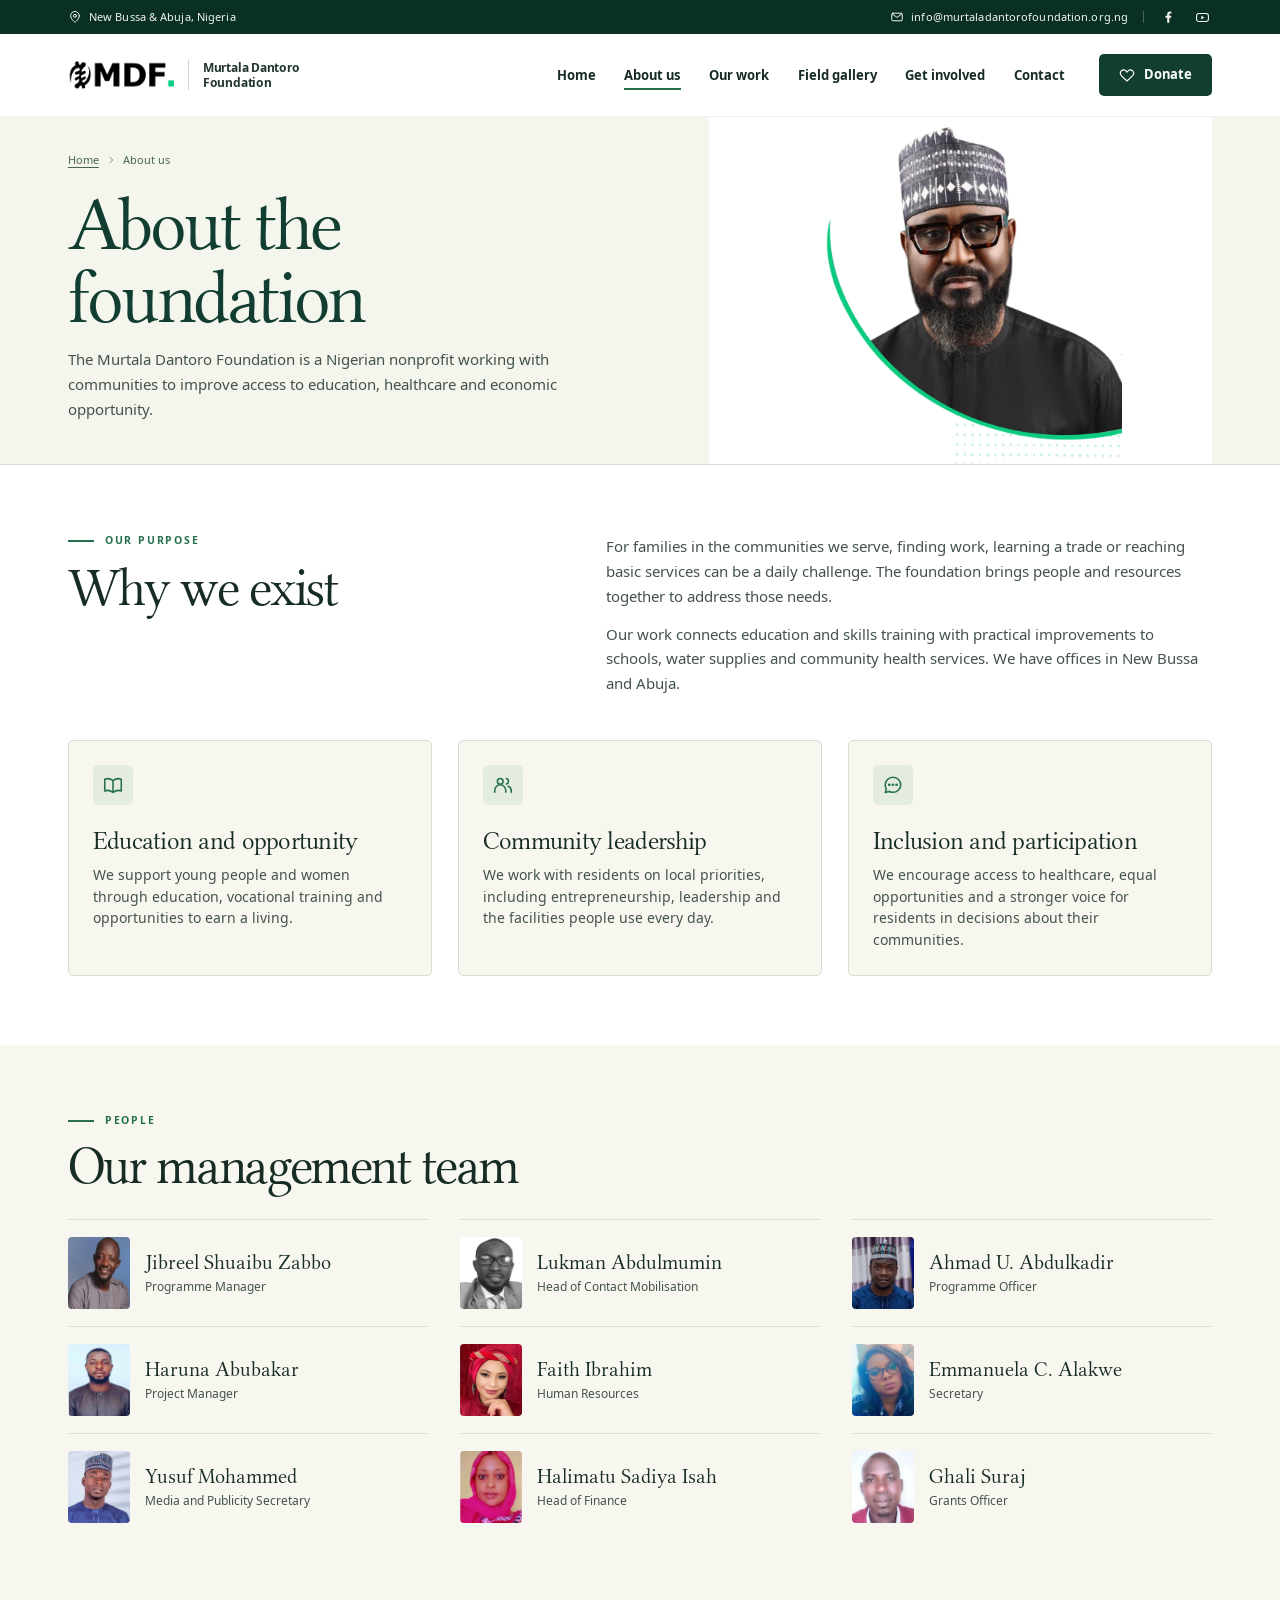
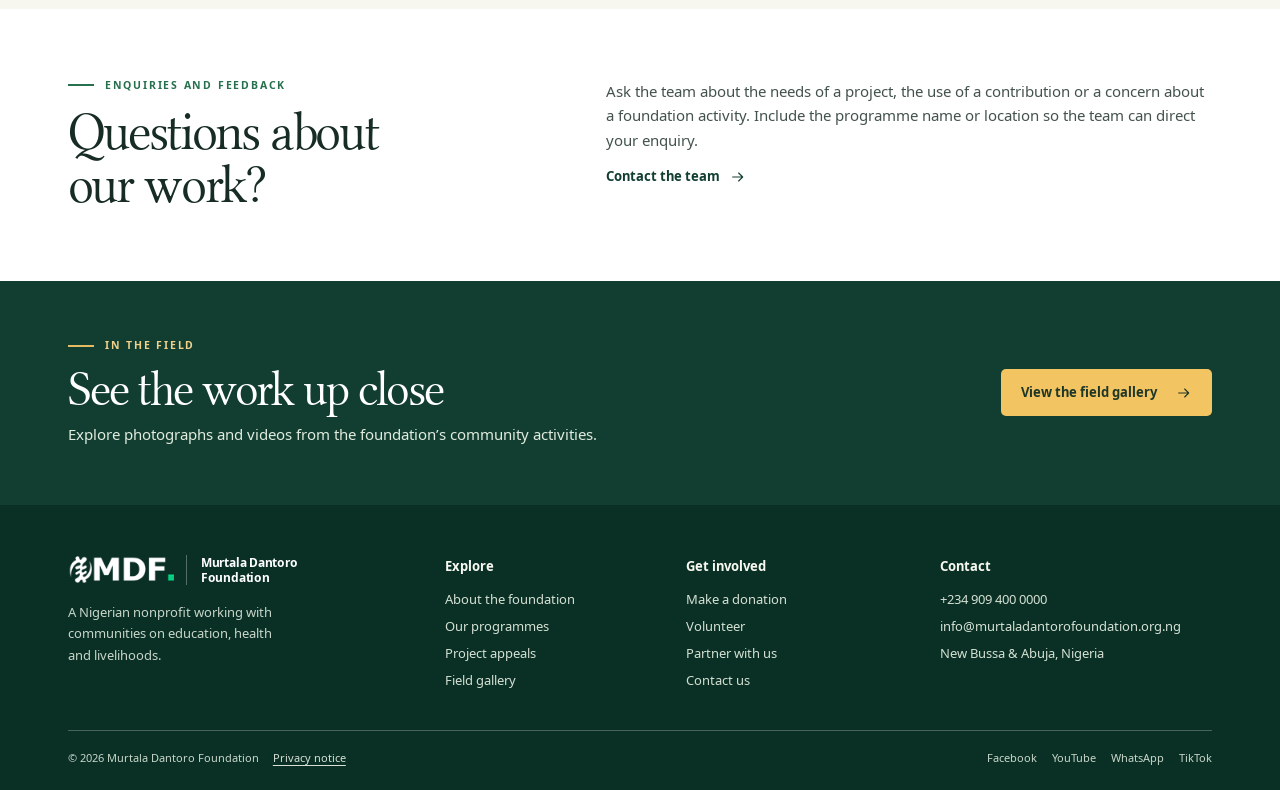
==== about.html @ 6aaac65e "Add files via upload" ====
<!doctype html>
<html lang="en-NG">
<head>
 <meta charset="utf-8"><meta name="viewport" content="width=device-width,initial-scale=1">
 <meta name="theme-color" content="#103e32"><title>About us | Murtala Dantoro Foundation</title><meta name="description" content="Meet the Murtala Dantoro Foundation and its management team, and learn about its community development priorities in Nigeria.">
 <meta property="og:type" content="website"><meta property="og:site_name" content="Murtala Dantoro Foundation"><meta property="og:title" content="About us | Murtala Dantoro Foundation"><meta property="og:description" content="Meet the Murtala Dantoro Foundation and its management team, and learn about its community development priorities in Nigeria."><meta property="og:image" content="https://murtala-dantoro-foundation.almahfooz.chatgpt.site/assets/images/foundation-portrait.webp"><meta property="og:url" content="https://murtala-dantoro-foundation.almahfooz.chatgpt.site/about.html">
 <link rel="icon" href="assets/images/favicon.png" type="image/png"><link rel="stylesheet" href="assets/site.css"><script src="assets/site.js" defer></script>
</head>
<body><a href="#main" class="skip">Skip to content</a>
<header class="site-header">
 <div class="utility"><div class="wrap utility-in"><a href="contact.html#offices" class="util-location"><svg class="icon" viewBox="0 0 24 24" fill="none" stroke="currentColor" stroke-width="1.7" stroke-linecap="round" stroke-linejoin="round" aria-hidden="true" focusable="false"><path d="M19.5 10c0 5.3-7.5 11.2-7.5 11.2S4.5 15.3 4.5 10a7.5 7.5 0 1 1 15 0Z"/><circle cx="12" cy="10" r="2.6"/></svg>New Bussa &amp; Abuja, Nigeria</a><div class="utility-right"><a href="mailto:info@murtaladantorofoundation.org.ng" class="utility-email"><svg class="icon" viewBox="0 0 24 24" fill="none" stroke="currentColor" stroke-width="1.7" stroke-linecap="round" stroke-linejoin="round" aria-hidden="true" focusable="false"><rect x="3" y="5.5" width="18" height="13" rx="2"/><path d="m4 7 8 5.7L20 7"/></svg>info@murtaladantorofoundation.org.ng</a><span class="utility-rule"></span><a class="social" href="https://www.facebook.com/profile.php?id=61575763089341" aria-label="Facebook"><svg class="icon" viewBox="0 0 24 24" fill="none" stroke="currentColor" stroke-width="1.7" stroke-linecap="round" stroke-linejoin="round" aria-hidden="true" focusable="false"><path fill="currentColor" stroke="none" d="M14.3 22v-8h2.8l.45-3.25h-3.25V8.67c0-.94.27-1.58 1.63-1.58h1.75V4.2a22 22 0 0 0-2.53-.13c-2.5 0-4.22 1.53-4.22 4.34v2.34H8.1V14h2.83v8z" transform="translate(-1 -1.5)"/></svg></a><a class="social" href="https://www.youtube.com/@yourvoicewithmurtaladantoro" aria-label="Youtube"><svg class="icon" viewBox="0 0 24 24" fill="none" stroke="currentColor" stroke-width="1.7" stroke-linecap="round" stroke-linejoin="round" aria-hidden="true" focusable="false"><rect x="2.5" y="5.5" width="19" height="13" rx="4"/><path d="m10 9 5 3-5 3Z" fill="currentColor" stroke="none"/></svg></a></div></div></div>
 <div class="nav-bar"><div class="wrap nav-in"><a href="index.html" class="brand" aria-label="Murtala Dantoro Foundation home"><img src="assets/images/mdf-logo.png" width="132" height="34" alt=""><span class="brand-name">Murtala Dantoro<br>Foundation</span></a><nav id="site-nav" class="nav-links" aria-label="Main navigation"><a href="index.html">Home</a><a href="about.html" aria-current="page">About us</a><a href="programmes.html">Our work</a><a href="gallery.html">Field gallery</a><a href="get-involved.html">Get involved</a><a href="contact.html">Contact</a></nav><div class="nav-actions"><a href="donate.html" class="nav-donate"><svg class="icon" viewBox="0 0 24 24" fill="none" stroke="currentColor" stroke-width="1.7" stroke-linecap="round" stroke-linejoin="round" aria-hidden="true" focusable="false"><path d="M20.5 5.8c-2.2-2.2-5.5-1.7-7.3.4L12 7.6l-1.2-1.4C9 4.1 5.6 3.6 3.5 5.8c-2 2.2-1.8 5.3.3 7.5L12 21l8.2-7.7c2.2-2.2 2.3-5.4.3-7.5Z"/></svg>Donate</a><button type="button" class="menu-toggle" aria-label="Open menu" aria-expanded="false" aria-controls="site-nav"><svg class="icon" viewBox="0 0 24 24" fill="none" stroke="currentColor" stroke-width="1.7" stroke-linecap="round" stroke-linejoin="round" aria-hidden="true" focusable="false"><path d="M3.5 6.5h17M3.5 12h17m-17 5.5h17"/></svg><svg class="icon" viewBox="0 0 24 24" fill="none" stroke="currentColor" stroke-width="1.7" stroke-linecap="round" stroke-linejoin="round" aria-hidden="true" focusable="false"><path d="m5 5 14 14M19 5 5 19"/></svg></button></div></div></div>
</header><main id="main" tabindex="-1"><section class="inner-head portrait-head has-photo"><div class="wrap inner-grid"><div class="inner-copy"><nav class="crumb" aria-label="Breadcrumb"><a href="index.html">Home</a><svg class="icon" viewBox="0 0 24 24" fill="none" stroke="currentColor" stroke-width="1.7" stroke-linecap="round" stroke-linejoin="round" aria-hidden="true" focusable="false"><path d="m9.5 5.5 6.5 6.5-6.5 6.5"/></svg><span aria-current="page">About us</span></nav><h1>About the foundation</h1><p>The Murtala Dantoro Foundation is a Nigerian nonprofit working with communities to improve access to education, healthcare and economic opportunity.</p></div><div class="inner-picture"><img src="assets/images/foundation-portrait.webp" alt="Portrait from the Murtala Dantoro Foundation’s original website." class="" decoding="async"></div></div></section>
<section class="section wrap"><div class="intro-split"><div><div class="eyebrow"><i aria-hidden="true"></i>Our purpose</div><h2>Why we exist</h2></div><div class="prose"><p>For families in the communities we serve, finding work, learning a trade or reaching basic services can be a daily challenge. The foundation brings people and resources together to address those needs.</p><p>Our work connects education and skills training with practical improvements to schools, water supplies and community health services. We have offices in New Bussa and Abuja.</p></div></div>
 <div class="value-grid"><article class="value-card"><span class="icon-tile"><svg class="icon" viewBox="0 0 24 24" fill="none" stroke="currentColor" stroke-width="1.7" stroke-linecap="round" stroke-linejoin="round" aria-hidden="true" focusable="false"><path d="M3 5.7c3.4-1.3 6.1-.7 9 1.5v13c-2.8-2.3-5.8-2.9-9-1.7Zm18 0c-3.4-1.3-6.1-.7-9 1.5v13c2.8-2.3 5.8-2.9 9-1.7Z"/></svg></span><h3>Education and opportunity</h3><p>We support young people and women through education, vocational training and opportunities to earn a living.</p></article><article class="value-card"><span class="icon-tile"><svg class="icon" viewBox="0 0 24 24" fill="none" stroke="currentColor" stroke-width="1.7" stroke-linecap="round" stroke-linejoin="round" aria-hidden="true" focusable="false"><circle cx="9" cy="8" r="3.1"/><path d="M3 20v-2.2a6 6 0 0 1 12 0V20m.7-15a3.1 3.1 0 0 1 0 6m2 2.3a5.3 5.3 0 0 1 3.3 4.9V20"/></svg></span><h3>Community leadership</h3><p>We work with residents on local priorities, including entrepreneurship, leadership and the facilities people use every day.</p></article><article class="value-card"><span class="icon-tile"><svg class="icon" viewBox="0 0 24 24" fill="none" stroke="currentColor" stroke-width="1.7" stroke-linecap="round" stroke-linejoin="round" aria-hidden="true" focusable="false"><path d="M20.5 11.8a8.5 8.5 0 0 1-8.7 8.2c-1.5 0-2.9-.3-4.2-.9l-4 1 1.1-3.8A8 8 0 0 1 3.5 12a8.5 8.5 0 0 1 17 0Z"/><path d="M7.8 11.8h.2m3.8 0h.2m3.8 0h.2" stroke-width="2.8"/></svg></span><h3>Inclusion and participation</h3><p>We encourage access to healthcare, equal opportunities and a stronger voice for residents in decisions about their communities.</p></article></div></section>
<section class="tint"><div class="section wrap"><div class="section-head"><div><div class="eyebrow"><i aria-hidden="true"></i>People</div><h2>Our management team</h2></div></div><ul class="team-grid"><li class="person"><img src="assets/images/jibreel-zabbo.webp" alt="" class="" decoding="async" loading="lazy"><div><h3>Jibreel Shuaibu Zabbo</h3><p>Programme Manager</p></div></li><li class="person"><img src="assets/images/lukman-abdulmumin.webp" alt="" class="" decoding="async" loading="lazy"><div><h3>Lukman Abdulmumin</h3><p>Head of Contact Mobilisation</p></div></li><li class="person"><img src="assets/images/ahmad-abdulkadir.webp" alt="" class="" decoding="async" loading="lazy"><div><h3>Ahmad U. Abdulkadir</h3><p>Programme Officer</p></div></li><li class="person"><img src="assets/images/haruna-abubakar.webp" alt="" class="" decoding="async" loading="lazy"><div><h3>Haruna Abubakar</h3><p>Project Manager</p></div></li><li class="person"><img src="assets/images/faith-ibrahim.webp" alt="" class="" decoding="async" loading="lazy"><div><h3>Faith Ibrahim</h3><p>Human Resources</p></div></li><li class="person"><img src="assets/images/emmanuela-alakwe.webp" alt="" class="" decoding="async" loading="lazy"><div><h3>Emmanuela C. Alakwe</h3><p>Secretary</p></div></li><li class="person"><img src="assets/images/yusuf-mohammed.webp" alt="" class="" decoding="async" loading="lazy"><div><h3>Yusuf Mohammed</h3><p>Media and Publicity Secretary</p></div></li><li class="person"><img src="assets/images/halimatu-isah.webp" alt="" class="" decoding="async" loading="lazy"><div><h3>Halimatu Sadiya Isah</h3><p>Head of Finance</p></div></li><li class="person"><img src="assets/images/ghali-suraj.webp" alt="" class="" decoding="async" loading="lazy"><div><h3>Ghali Suraj</h3><p>Grants Officer</p></div></li></ul></div></section>
<section class="section wrap"><div class="intro-split"><div><div class="eyebrow"><i aria-hidden="true"></i>Enquiries and feedback</div><h2>Questions about our work?</h2></div><div class="prose"><p>Ask the team about the needs of a project, the use of a contribution or a concern about a foundation activity. Include the programme name or location so the team can direct your enquiry.</p><a class="textlink" href="contact.html?topic=Project+information+or+feedback#enquiry">Contact the team <svg class="icon" viewBox="0 0 24 24" fill="none" stroke="currentColor" stroke-width="1.7" stroke-linecap="round" stroke-linejoin="round" aria-hidden="true" focusable="false"><path d="M4 12h15m-6-6 6 6-6 6"/></svg></a></div></div></section>
<section class="cta"><div class="wrap cta-in"><div><div class="eyebrow"><i aria-hidden="true"></i>In the field</div><h2>See the work up close</h2><p>Explore photographs and videos from the foundation’s community activities.</p></div><a class="btn btn-gold" href="gallery.html">View the field gallery <svg class="icon" viewBox="0 0 24 24" fill="none" stroke="currentColor" stroke-width="1.7" stroke-linecap="round" stroke-linejoin="round" aria-hidden="true" focusable="false"><path d="M4 12h15m-6-6 6 6-6 6"/></svg></a></div></section></main><footer class="footer"><div class="wrap footer-main"><div class="footer-brand"><a href="index.html" class="brand" aria-label="Murtala Dantoro Foundation home"><img src="assets/images/mdf-logo-white.png" width="132" height="34" alt=""><span class="brand-name">Murtala Dantoro<br>Foundation</span></a><p>A Nigerian nonprofit working with communities on education, health and livelihoods.</p></div>
 <div><h2>Explore</h2><a href="about.html">About the foundation</a><a href="programmes.html">Our programmes</a><a href="appeals.html">Project appeals</a><a href="gallery.html">Field gallery</a></div>
 <div><h2>Get involved</h2><a href="donate.html">Make a donation</a><a href="get-involved.html#volunteer">Volunteer</a><a href="get-involved.html#partner">Partner with us</a><a href="contact.html">Contact us</a></div>
 <div class="foot-contact"><h2>Contact</h2><a href="tel:+2349094000000">+234 909 400 0000</a><a href="mailto:info@murtaladantorofoundation.org.ng">info@murtaladantorofoundation.org.ng</a><a href="contact.html#offices">New Bussa &amp; Abuja, Nigeria</a></div></div>
 <div class="wrap foot-bottom"><div class="foot-legal"><small>© 2026 Murtala Dantoro Foundation</small><a href="privacy.html">Privacy notice</a></div><div class="foot-social"><a href="https://www.facebook.com/profile.php?id=61575763089341">Facebook</a><a href="https://www.youtube.com/@yourvoicewithmurtaladantoro">YouTube</a><a href="https://whatsapp.com/channel/0029VbAj2Jq0gcfNmsPHwx0a">WhatsApp</a><a href="https://www.tiktok.com/@yourvoicewithmurt">TikTok</a></div></div></footer></body></html>
---- assets/site.css ----
@font-face{font-family:Editorial;src:url("fonts/editorial-regular.woff") format("woff");font-weight:400;font-style:normal;font-display:swap}
@font-face{font-family:Editorial;src:url("fonts/editorial-italic.woff") format("woff");font-weight:400;font-style:italic;font-display:swap}
@font-face{font-family:FoundationSans;src:url("fonts/text-regular.woff") format("woff");font-weight:400;font-style:normal;font-display:swap}
@font-face{font-family:FoundationSans;src:url("fonts/text-bold.woff") format("woff");font-weight:650 900;font-style:normal;font-display:swap}

:root{
  --forest:#123e31;--forest-deep:#0a3026;--forest-soft:#21533f;--ink:#172c24;--text:#43534b;
  --green:#26704d;--gold:#f2c562;--pale:#f7f7f0;--cream:#f3f3e9;--white:#fff;
  --hair:#d9ded3;--serif:Editorial,Georgia,"Times New Roman",serif;
  --sans:FoundationSans,Arial,Helvetica,sans-serif;--gutter:clamp(20px,5.3vw,88px);--max:1456px;
  --edge:max(var(--gutter),calc((100vw - var(--max))/2));
  color-scheme:light;
}
*{box-sizing:border-box}
html{scroll-behavior:smooth}
body{margin:0;color:var(--ink);background:#fff;font-family:var(--sans);font-size:16px;line-height:1.55;-webkit-font-smoothing:antialiased}
h1,h2,h3,p,figure,ul,ol,dl,dd{margin:0}
h1,h2,h3{font-family:var(--serif);font-weight:400;text-wrap:balance}
h1,h2,h3,p{overflow-wrap:break-word}
a{color:inherit;text-decoration:none}
button,input,select,textarea{font:inherit}
button{cursor:pointer}
button,a,input,textarea,select{touch-action:manipulation}
button{color:inherit}
button:disabled{cursor:default}
button:focus-visible,a:focus-visible,select:focus-visible,input:focus-visible,textarea:focus-visible{outline:3px solid #a67712;outline-offset:4px}
a,button{-webkit-tap-highlight-color:transparent}
a[href^="mailto:"]{overflow-wrap:anywhere}
img{max-width:100%;display:block}
.icon{width:1.2em;height:1.2em;display:inline-block;flex:none;vertical-align:middle}
[hidden]{display:none!important}
.wrap{width:min(calc(100% - var(--gutter) * 2),var(--max));margin-inline:auto}
.skip{position:fixed;top:8px;left:8px;z-index:100;transform:translateY(-150%);background:white;color:var(--forest);padding:10px 18px;border:2px solid var(--forest)}
.skip:focus{transform:none}
.sr-only{position:absolute;width:1px;height:1px;padding:0;margin:-1px;overflow:hidden;clip:rect(0,0,0,0);white-space:nowrap;border:0}
main:focus{outline:none}
section[id],article[id],div[id="offices"]{scroll-margin-top:20px}
.enhance-only{display:none!important}
.js-enabled .enhance-only{display:flex!important}
.site-header{position:relative;z-index:10}
.utility{background:var(--forest-deep);color:#f2f5ea;font-size:11px;letter-spacing:.01em}
.utility-in,.utility-right,.utility a,.nav-in,.brand,.nav-actions,.nav-links,.nav-donate{display:flex;align-items:center}
.utility-in{height:34px;justify-content:space-between}
.utility a{gap:7px}
.utility .icon{width:14px;height:14px}
.utility-right{gap:15px}
.utility a:hover{color:var(--gold)}
.utility-rule{height:12px;border-left:1px solid #d6e5ce50}
.utility .social{justify-content:center;width:19px;height:28px}
.utility .social .icon{width:15px;height:15px}
.nav-bar{background:#fff;border-bottom:1px solid #101e160f}
.nav-in{min-height:82px;gap:clamp(17px,2.7vw,45px)}
.brand{gap:14px;flex:none;color:#22352b}
.brand img{width:106px;height:auto}
.brand-name{font-size:12px;line-height:1.26;font-weight:700;border-left:1px solid #cdd5c9;padding-left:14px;letter-spacing:-.018em}
.nav-links{margin-left:auto;gap:clamp(15px,2.22vw,41px)}
.nav-links a{font-size:13px;line-height:1.3;font-weight:700;position:relative;white-space:nowrap;padding-block:12px}
.nav-links a::after{content:"";position:absolute;left:0;bottom:5px;width:100%;height:2px;background:var(--green);transform:scaleX(0);transform-origin:left;transition:transform .18s ease}
.nav-links a:hover::after,.nav-links a[aria-current="page"]::after,.nav-links a.section-active::after{transform:scaleX(1)}
.nav-actions{gap:12px}
.nav-donate,.btn{border-radius:5px;display:inline-flex;justify-content:center;align-items:center;font-size:13px;line-height:1.2;font-weight:700;gap:10px;transition:background .15s ease,transform .15s ease}
.nav-donate{color:white;background:var(--forest);min-height:42px;padding:0 20px;gap:9px}
.nav-donate:hover,.btn-green:hover{background:#275c46}
.nav-donate .icon{width:16px;height:16px}
.menu-toggle{display:none;border:1px solid var(--hair);background:white;border-radius:4px;height:42px;width:42px;align-items:center;justify-content:center}
.menu-toggle .icon{width:20px;height:20px}
.menu-toggle .icon:last-child{display:none}
.menu-toggle[aria-expanded="true"] .icon:first-child{display:none}
.menu-toggle[aria-expanded="true"] .icon:last-child{display:block}

.eyebrow{display:flex;align-items:center;gap:11px;font-weight:700;color:var(--green);font-size:10.5px;line-height:1.3;letter-spacing:.17em;text-transform:uppercase}
.eyebrow i{width:26px;height:2px;background:var(--green);flex:none}
.btn{min-height:47px;border:0;padding:0 20px}
.btn .icon{height:16px;width:16px;margin-left:9px}
.btn-gold{background:var(--gold);color:#203728}
.btn-gold:hover{background:#ffda7f}
.btn-green{background:var(--forest);color:#fff}
.btn:active,.nav-donate:active{transform:translateY(1px)}
.textlink{display:inline-flex;align-items:center;align-self:center;gap:10px;font-size:13px;font-weight:700;color:var(--forest);line-height:1.35}
.textlink .icon{width:16px;height:16px;transition:transform .18s ease}
.textlink:hover,.inline:hover{text-decoration:underline;text-underline-offset:5px}
.textlink:hover .icon{transform:translateX(2px)}
.home-hero{display:grid;grid-template-columns:47.5% 52.5%;background:var(--forest);isolation:isolate}
.hero-message{position:relative;overflow:hidden;display:flex;align-items:center;min-width:0;background:var(--forest);color:#fafaf2}
.hero-content{position:relative;z-index:1;width:100%;padding:clamp(40px,3.9vw,68px) clamp(28px,3.2vw,66px) clamp(44px,4.1vw,74px) var(--edge)}
.hero-content .eyebrow,.cta .eyebrow{color:#f1d08b}
.hero-content .eyebrow i,.cta .eyebrow i{background:#e4bb62}
.hero-content h1{font-size:clamp(72px,6.72vw,108px);line-height:.89;letter-spacing:-.043em;margin:23px 0 21px;text-wrap:initial}
.hero-content h1 em{font-family:var(--serif);font-style:italic;letter-spacing:-.034em;color:var(--gold)}
.hero-content>p{max-width:450px;color:#e3ebe1;font-size:clamp(14px,1.06vw,17px);line-height:1.65}
.hero-actions{display:flex;align-items:center;gap:clamp(18px,2.2vw,36px);margin-top:28px}
.hero-actions .textlink{color:#fff;font-weight:700;gap:8px}
.hero-actions .textlink .icon{width:15px}
.hero-media{isolation:isolate;position:relative;min-height:clamp(470px,37.5vw,635px);overflow:hidden;background:#777f65}
.hero-media>img,.photo-shade{position:absolute;inset:0;width:100%;height:100%}
.hero-media>img{object-fit:cover;object-position:53% 46%;filter:saturate(.92) contrast(1.02)}
.photo-shade{pointer-events:none;background:linear-gradient(0deg,rgba(5,25,17,.85) 0%,rgba(7,27,19,.28) 18%,transparent 44%)}
.photo-bottom{position:absolute;bottom:26px;left:clamp(21px,2.15vw,45px);right:clamp(21px,2.15vw,45px);display:flex;align-items:end;justify-content:space-between;gap:14px;color:white}
.photo-place{display:flex;align-items:center;gap:6px;text-transform:uppercase;font-size:9px;font-weight:700;letter-spacing:.15em;color:#f1eada}
.photo-place .icon{width:13px;height:13px;color:var(--gold)}
.photo-note p{font-size:clamp(18px,1.55vw,26px);font-family:var(--serif);line-height:1.1;margin-top:6px}
.slider-controls,.lightbox-arrows{align-items:center;gap:7px}
.slide-number{display:inline-flex;align-items:center;gap:7px;font-size:10px;letter-spacing:.08em;font-variant-numeric:tabular-nums;margin-right:7px;color:#eeefdf}
.slide-number i{width:20px;height:1px;background:#f4f4e6a6}
.slide-number span{font-weight:700;color:#fff}
.circle-btn{width:36px;height:36px;display:inline-flex;align-items:center;justify-content:center;border:1px solid #ffffff99;color:#fff;background:#132b2060;border-radius:50%;transition:background .16s}
.circle-btn:hover{background:#163c2e}
.circle-btn .icon{width:14px;height:14px}
.contours{position:absolute;inset:0;overflow:hidden;pointer-events:none;background-image:url("contours.svg");background-repeat:no-repeat;background-position:right bottom;background-size:72% auto;opacity:.58}
.section,.home-programmes,.home-gallery{padding-block:clamp(55px,5.4vw,92px)}
.home-programmes{background:var(--pale);padding-top:clamp(44px,4.15vw,74px)}
.section-head{display:flex;justify-content:space-between;align-items:flex-end;gap:20px;margin-bottom:clamp(23px,2.15vw,38px)}
.section-head h2,.intro-split h2,.spot-copy h2,.cta h2,.after-transfer h2,.office-column>h2,.enquiry-panel>h2{font-size:clamp(43px,4.2vw,71px);letter-spacing:-.044em;line-height:.99}
.section-head h2{margin-top:11px}
.section-head>.textlink{align-self:flex-end;border-bottom:1px solid #95a696;padding-bottom:4px;margin-bottom:4px}
.programme-grid,.value-grid{display:grid;grid-template-columns:repeat(3,minmax(0,1fr));gap:clamp(16px,2vw,34px)}
.programme-card{display:block;color:var(--ink);min-width:0}
.card-img,.gallery-img,.gallery-strip>a,.film>div,.spot-photo{display:block;position:relative;overflow:hidden;background:#d5d8c9}
.card-img{aspect-ratio:1.84;border-radius:5px}
.card-img>img,.gallery-strip img,.gallery-img img,.film img,.spot-photo img,.appeal-img img{width:100%;height:100%;object-fit:cover;transition:transform .35s ease}
.programme-card:hover .card-img img,.gallery-strip>a:hover img,.gallery-open:hover img,.film:hover img{transform:scale(1.025)}
.card-body{padding:16px 0 0}
.card-title{display:flex;align-items:center;justify-content:space-between;gap:10px}
.card-title h3,.value-card h3{font-size:clamp(25px,2.05vw,36px);letter-spacing:-.028em;line-height:1.07}
.round-arrow{width:30px;height:30px;border:1px solid #9eae9e;border-radius:50%;display:inline-flex;align-items:center;justify-content:center;flex:none;color:var(--forest)}
.round-arrow .icon{width:15px;height:15px}
.card-body p,.value-card p,.person p,.involve-row p,.appeal-copy p,.transfer-note p,.enquiry-panel>p,.gallery-section figcaption small{color:var(--text)}
.card-body p{font-size:14px;line-height:1.6;margin-top:7px;max-width:43ch}

.spot-section{padding-top:clamp(54px,5.4vw,92px)}
.spotlight{display:grid;grid-template-columns:1.02fr 1fr;background:#eaf0e5;border-radius:6px;overflow:hidden}
.spot-photo{min-height:325px}
.spot-photo img{position:absolute;inset:0}
.location-tag{position:absolute;left:17px;bottom:17px;background:#0e332ad9;color:#fff;padding:6px 10px;border-radius:3px;display:flex;align-items:center;gap:6px;font-size:11px}
.location-tag .icon{width:13px;color:var(--gold)}
.spot-copy{padding:clamp(37px,4.2vw,80px)}
.spot-copy h2{margin:15px 0}
.spot-copy p,.cta p,.prose p,.inner-copy>p,.after-transfer .inline{font-size:clamp(15px,1.14vw,18px);line-height:1.65}
.spot-copy p{max-width:49ch;color:var(--text)}
.spot-copy .btn{margin-top:23px}
.gallery-strip{display:grid;grid-template-columns:repeat(3,1fr);gap:clamp(13px,1.6vw,27px)}
.gallery-strip a{aspect-ratio:1.55;border-radius:4px;color:#fff}
.gallery-strip a::after{content:"";position:absolute;inset:0;background:linear-gradient(transparent 42%,#071e14d9)}
.gallery-strip span{position:absolute;bottom:17px;left:18px;right:18px;display:flex;align-items:center;justify-content:space-between;z-index:1;font-family:var(--serif);font-size:clamp(21px,1.7vw,28px)}
.gallery-strip .icon{width:16px}
.cta{background:var(--forest);color:#fff}
.cta-in{padding-block:clamp(40px,4.55vw,75px);display:flex;align-items:center;justify-content:space-between;gap:24px}
.cta h2{margin:13px 0 8px;font-size:clamp(40px,3.8vw,62px)}
.cta p{color:#e0ecdf}
.cta .btn{flex:none}
.footer{background:var(--forest-deep);color:#ecf3e8}
.footer-main{display:grid;grid-template-columns:1.35fr .8fr .85fr 1.1fr;gap:clamp(24px,3.4vw,65px);padding-block:50px 40px}
.footer .brand{color:#fff;gap:12px}
.footer .brand-name{border-color:#527164}
.footer-brand p{font-size:13px;line-height:1.65;color:#c7d5c9;max-width:31ch;margin-top:17px}
.footer-main h2{font-family:var(--sans);color:#f7f9f1;font-size:13px;font-weight:700;margin:1px 0 13px}
.footer-main>div>a:not(.brand){display:block;width:fit-content;font-size:13px;margin-top:7px;color:#d4e0d3}
.footer a:hover{text-decoration:underline;text-underline-offset:3px}
.foot-bottom{border-top:1px solid #466457;display:flex;justify-content:space-between;align-items:center;gap:14px;padding-block:18px 24px;flex-wrap:wrap}
.foot-bottom small,.foot-social{color:#c9d7ca;font-size:11px}
.foot-social{display:flex;gap:15px;flex-wrap:wrap}

/* Interior pages */
.inner-head{background:var(--cream);border-bottom:1px solid var(--hair)}
.inner-grid{display:grid;position:relative}
.inner-copy{padding-block:36px 48px;align-self:center}
.inner-copy h1{font-size:clamp(52px,5.9vw,92px);line-height:.96;letter-spacing:-.045em;color:var(--forest);margin:21px 0 13px}
.inner-copy>p{color:var(--text);max-width:750px}
.crumb{display:flex;align-items:center;gap:7px;color:#4a6455;font-size:11px}
.crumb .icon{width:10px;height:10px}
.crumb a{text-decoration:underline;text-underline-offset:3px}
.has-photo .inner-grid{grid-template-columns:1.12fr .88fr}
.has-photo .inner-copy{padding-right:clamp(30px,6vw,120px);padding-block:34px 43px}
.inner-picture{position:relative;min-height:287px;overflow:hidden}
.inner-picture img{position:absolute;inset:0;width:100%;height:100%;object-fit:cover;object-position:center 40%}
.portrait-head{background:#f4f5ed}
.portrait-head .inner-picture{background:#fff}
.portrait-head .inner-picture img{object-fit:contain;object-position:50% 28%}
.intro-split,.after-transfer{display:grid;grid-template-columns:.85fr 1.15fr;gap:clamp(35px,7vw,120px)}
.intro-split h2,.after-transfer h2{margin-top:13px}
.prose{color:var(--text);max-width:70ch}
.prose p+p{margin-top:13px}
.value-grid{margin-top:44px}
.value-card{padding:24px;border:1px solid var(--hair);border-radius:5px;background:var(--pale)}
.icon-tile{display:inline-flex;align-items:center;justify-content:center;border-radius:5px;background:#e4ecdf;color:var(--green);height:40px;width:40px;flex:none}
.icon-tile .icon{width:22px;height:22px}
.value-card h3{margin:22px 0 9px}
.value-card p{font-size:14px}
.tint{background:var(--pale)}
.team-grid{display:grid;grid-template-columns:repeat(3,1fr);column-gap:32px;list-style:none;padding:0}
.person{padding:17px 0;border-top:1px solid var(--hair);display:flex;gap:15px;align-items:center}
.person img{width:62px;height:72px;object-fit:cover;object-position:center 25%;border-radius:4px}
.person h3{font-size:clamp(20px,1.65vw,27px);line-height:1.1}
.person p{font-size:12px;line-height:1.45;margin-top:4px}
.jump-nav{background:#fff;border-bottom:1px solid var(--hair)}
.jump-nav .wrap{display:flex;align-items:center;flex-wrap:wrap;gap:12px 22px;padding-block:17px}
.jump-nav span{font-size:11px;text-transform:uppercase;font-weight:700;letter-spacing:.1em;color:var(--green);margin-right:5px}
.jump-nav a{font-size:13px;font-weight:700;color:var(--forest)}
.jump-nav a:hover,.contact-item a:hover,.after-transfer a:hover{color:var(--green);text-decoration:underline}
.programme-list,.appeal-list,.involvement{padding-block:12px 55px}
.programme-row{display:grid;grid-template-columns:.9fr 1.1fr;gap:clamp(25px,5vw,90px);padding:clamp(31px,3.2vw,55px) 0;border-bottom:1px solid var(--hair)}
.programme-label{display:flex;align-items:flex-start;gap:16px}
.programme-label h2,.appeal-copy h2,.involve-row h2,.account-card h2{font-size:clamp(32px,3vw,50px);line-height:1.05;letter-spacing:-.035em}
.clean-list{padding-left:1.2em;margin:12px 0 0;color:var(--text);font-size:15px}
.clean-list li{padding-left:2px;margin:4px 0}
.clean-list li::marker{color:var(--green)}
.appeal{display:grid;grid-template-columns:.76fr 1.24fr;gap:clamp(25px,4vw,70px);padding-block:34px;align-items:center;border-bottom:1px solid var(--hair)}
.appeal-img{background:var(--cream);aspect-ratio:1.92;border-radius:4px;overflow:hidden}
.appeal-copy h2{margin:13px 0 7px}
.appeal-copy p{max-width:68ch;font-size:15px;margin:12px 0 15px}
.meta-location{display:flex;align-items:center;gap:6px;font-size:12px;color:#586858}
.meta-location .icon{width:14px;height:14px}
.involvement{max-width:1050px}
.involve-row{display:flex;gap:22px;padding-block:32px;border-bottom:1px solid var(--hair)}
.involve-row p{margin:9px 0 15px;max-width:75ch;font-size:15px}
.gallery-section{padding-block:30px 65px}
.gallery-bar{display:flex;align-items:center;justify-content:space-between;flex-wrap:wrap;gap:15px;margin-bottom:24px}
.filter-group{display:flex;align-items:center;flex-wrap:wrap;gap:7px}
.filter-group button{font-family:var(--sans);border:1px solid var(--hair);background:#fff;border-radius:24px;padding:8px 15px;min-height:38px;font-size:13px;font-weight:700}
.filter-group button[aria-pressed="true"]{background:var(--forest);color:#fff;border-color:var(--forest)}
.filter-group button:hover{border-color:var(--forest)}
.result-count{font-size:12px;color:var(--text)}
.field-grid{display:grid;grid-template-columns:repeat(3,minmax(0,1fr));gap:27px 22px}
.gallery-open{display:block}
.gallery-img{aspect-ratio:1.71;border-radius:4px}
.zoom-icon{position:absolute;bottom:10px;right:10px;display:grid;place-items:center;color:#fff;background:#0d2c20b5;border-radius:50%;width:30px;height:30px}
.zoom-icon .icon{width:15px}
.gallery-item figcaption{margin-top:9px}
.gallery-item figcaption small,.film-caption small{display:block;font-size:10px;text-transform:uppercase;color:var(--green);letter-spacing:.1em;font-weight:700;margin-bottom:3px}
.gallery-item figcaption h2{font-size:clamp(22px,1.85vw,29px);line-height:1.12}
.films-grid{display:grid;grid-template-columns:1fr 1fr;gap:24px}
.film>div{border-radius:5px;aspect-ratio:2.2}
.play-icon{display:grid;place-items:center;position:absolute;top:50%;left:50%;transform:translate(-50%,-50%);height:54px;width:54px;color:#fff;background:#143728d9;border:1px solid #fff9;border-radius:50%}
.play-icon .icon{margin-left:3px}
.film-caption{display:flex;align-items:center;justify-content:space-between;padding:12px 0}
.film-caption strong{font-family:var(--serif);font-weight:400;font-size:25px;line-height:1.1}
#lightbox{padding:0;border:0;border-radius:6px;background:#0d241b;color:white;width:min(930px,93vw);max-width:96vw;max-height:94dvh}
#lightbox::backdrop{background:#071b14dd}
.lightbox-inner{position:relative}
#lightbox-close{position:absolute;z-index:1;top:12px;right:12px;background:#173326e8}
.lightbox-photo{display:flex;align-items:center;justify-content:center;background:#08170f}
.lightbox-photo img{width:auto;max-width:100%;height:auto;max-height:72dvh;object-fit:contain}
.lightbox-bar{display:flex;align-items:center;justify-content:space-between;gap:16px;padding:13px 20px 17px}
.lightbox-bar h2{font-size:clamp(20px,2.2vw,30px);line-height:1.15;margin-top:3px}
.lightbox-bar small{font-size:11px;color:#cbdaca}
.lightbox-arrows{display:flex}
.dialog-open{overflow:hidden}
.bank-grid{display:grid;grid-template-columns:1fr 1fr;gap:24px}
.account-card{border:1px solid #cbd8cb;border-radius:6px;background:var(--pale);padding:clamp(22px,3vw,45px)}
.account-label{display:flex;justify-content:space-between;align-items:center;gap:10px}
.currency{font-size:11px;font-weight:700;letter-spacing:.06em;padding:4px 8px;background:#e3eadc;color:var(--forest);border-radius:3px}
.account-card h2{margin:18px 0}
.account-card dl>div{display:flex;justify-content:space-between;align-items:baseline;gap:16px;padding:10px 0;border-top:1px solid var(--hair)}
.account-card dt{font-size:12px;color:var(--text)}
.account-card dd{font-size:14px;font-weight:700}
.account-card .account-no{display:block;padding-bottom:0}
.account-no dd{display:flex;justify-content:space-between;gap:10px;align-items:center;margin-top:4px}
.account-no strong{font-weight:700;font-size:clamp(24px,2.1vw,34px);color:var(--forest);letter-spacing:.035em;font-variant-numeric:tabular-nums;user-select:all}
.copy-btn{align-items:center;gap:6px;border:1px solid #9fb1a1;background:white;color:var(--forest);border-radius:4px;padding:7px 9px;font-size:11px;font-weight:700}
.copy-btn:hover{background:#edf3ea}
.transfer-note{display:flex;align-items:flex-start;gap:17px;margin-top:24px;padding:24px;background:#edf2e9;border-radius:6px}
.transfer-note h2{font-size:28px;line-height:1.15}
.transfer-note p{font-size:14px;margin:6px 0 10px;max-width:87ch}
.after-transfer{border-top:1px solid var(--hair);padding-top:38px;margin-top:42px}
.inline,.direct-email a{color:var(--green);font-weight:700;text-decoration:underline;text-underline-offset:3px}
.after-transfer .inline{display:inline-block;margin-top:9px;font-size:14px}
.contact-layout{display:grid;grid-template-columns:.85fr 1.15fr;gap:clamp(35px,8vw,140px);align-items:start}
.office-column>h2,.enquiry-panel>h2{font-size:clamp(37px,3.6vw,57px);margin:13px 0 18px}
.contact-item{display:flex;gap:14px;padding:15px 0;border-bottom:1px solid var(--hair);color:var(--text);font-size:14px}
.contact-item h3{font-family:var(--sans);font-size:14px;font-weight:700;color:var(--ink);margin-bottom:4px}
.contact-icon{color:var(--green);width:25px;flex:none}
.enquiry-panel{background:var(--pale);border:1px solid var(--hair);border-radius:5px;padding:clamp(23px,3.4vw,53px)}
.enquiry-panel>p,.direct-email{font-size:13px}
#contact-form{margin-top:22px}
#contact-form label{font-weight:700;font-size:13px;display:block;margin:14px 0 5px}
#contact-form input:not([type="hidden"]):not([type="checkbox"]),#contact-form select,#contact-form textarea{display:block;width:100%;border:1px solid #b7c9bb;background:#fff;color:var(--ink);border-radius:3px;padding:9px 10px;min-height:42px;font-size:15px}
#contact-form textarea{resize:vertical}
#contact-form .btn{margin-top:18px}
.botcheck{display:none}
#contact-form [disabled]{opacity:.7}
#form-status{margin:10px 0 0;color:#284f36;font-size:14px}
#form-status:empty{display:none}
#form-status[data-state="error"]{color:#833c21}
.direct-email{border-top:1px solid var(--hair);padding-top:13px;margin-top:20px;color:var(--text)}
.direct-email .icon{width:13px}
noscript{font-size:14px}

@media(min-width:1720px){
  .home-hero{grid-template-columns:calc(50% - 40px) auto}
  .hero-content>p{max-width:480px}
}
@media(max-width:1090px){
  .nav-in{gap:18px}
  .nav-links{gap:18px}
  .brand{gap:10px}
  .brand-name{padding-left:10px}
  .hero-content{padding-right:27px}
  .hero-content h1{font-size:clamp(67px,7.1vw,80px)}
  .hero-actions{gap:15px}
  .hero-actions .btn{padding-inline:15px}
  .hero-actions .textlink{font-size:12px}
  .footer-main{grid-template-columns:1.1fr .75fr .8fr 1fr;gap:20px}
}
@media(max-width:900px){
  :root{--gutter:clamp(22px,4.2vw,42px)}
  .nav-in{min-height:71px;flex-wrap:wrap;gap:0}
  .nav-links{order:3;width:100%;margin:0;padding:8px 0 12px;justify-content:space-between}
  .js-enabled .menu-toggle{display:flex}
  .js-enabled .nav-links{display:none}
  .js-enabled .nav-links.is-open{display:flex;position:absolute;left:0;right:0;top:100%;background:white;border-top:1px solid var(--hair);box-shadow:0 18px 28px #0c2d2017;padding:10px var(--gutter) 16px;flex-direction:column;align-items:stretch;gap:0}
  .js-enabled .nav-links.is-open a{padding:11px 0}
  .js-enabled .nav-links.is-open a::after{width:22px;bottom:5px}
  .nav-actions{margin-left:auto}
  .hero-content{padding:37px 24px 40px var(--edge)}
  .hero-content h1{font-size:clamp(60px,7.8vw,72px);margin:20px 0 16px}
  .hero-content .eyebrow{font-size:9px;gap:8px;letter-spacing:.11em}
  .hero-content>p{font-size:14px;line-height:1.55}
  .hero-actions{margin-top:22px;align-items:flex-start;flex-wrap:wrap}
  .hero-actions .textlink{align-self:center}
  .hero-media{min-height:425px}
  .photo-bottom{left:16px;right:16px;bottom:18px}
  .slide-number{display:none}
  .programme-grid{gap:16px}
  .round-arrow{width:25px;height:25px}
  .card-title{gap:5px}
  .team-grid{grid-template-columns:repeat(2,1fr)}
  .footer-main{grid-template-columns:1.1fr 1fr;gap:30px}
  .inner-picture{min-height:250px}
}
@media(max-width:680px){
  :root{--gutter:21px}
  .utility-in{height:29px}
  .utility{font-size:10px}
  .utility-email,.utility a.utility-email,.utility-rule{display:none}
  .utility-right{gap:8px}
  .utility .social{height:26px}
  .nav-in{min-height:65px}
  .brand img{width:83px}
  .brand-name{font-size:10.5px;padding-left:9px;line-height:1.22}
  .brand{gap:9px}
  .nav-donate{min-height:38px;padding:0 12px;font-size:12px;gap:6px}
  .nav-donate .icon{width:14px;height:14px}
  .nav-actions{gap:7px}
  .menu-toggle{width:38px;height:38px}
  .nav-links{justify-content:flex-start;gap:13px;flex-wrap:wrap}
  .home-hero{grid-template-columns:1fr}
  .hero-content{padding:32px var(--gutter) 33px}
  .hero-content .eyebrow{font-size:9px;letter-spacing:.15em}
  .hero-content h1{font-size:clamp(54px,10.4vw,68px);line-height:.95;margin:18px 0 14px}
  .hero-content h1 br:first-of-type{display:none}
  .hero-content>p{max-width:510px;font-size:14px;line-height:1.6}
  .hero-actions{margin-top:20px;gap:20px}
  .hero-actions .btn{min-height:43px}
  .contours{background-size:auto 115%;opacity:.42}
  .hero-media{min-height:0;aspect-ratio:1.91}
  .hero-media>img{object-position:50% 45%}
  .photo-bottom{bottom:14px;left:var(--gutter);right:var(--gutter)}
  .photo-note p{font-size:20px;margin-top:4px}
  .photo-place{font-size:8px}
  .circle-btn{width:34px;height:34px}
  .slide-number{display:inline-flex;gap:4px;margin-right:3px;font-size:9px}
  .slide-number i{width:12px}
  .eyebrow{font-size:9px;gap:8px}
  .eyebrow i{width:22px}
  .section,.home-gallery,.home-programmes{padding-block:39px}
  .section-head{gap:15px;margin-bottom:20px}
  .section-head h2{font-size:clamp(35px,7.1vw,48px);margin-top:9px}
  .section-head>.textlink{font-size:11px;gap:3px;padding-bottom:3px;margin-bottom:1px}
  .programme-grid,.value-grid,.gallery-strip{grid-template-columns:1fr}
  .programme-grid{gap:27px}
  .card-img{aspect-ratio:1.97}
  .card-body{padding-top:13px}
  .card-title h3{font-size:29px}
  .card-body p{max-width:none}
  .round-arrow{height:29px;width:29px}
  .spot-section{padding-top:38px}
  .spotlight{grid-template-columns:1fr}
  .spot-photo{min-height:0;aspect-ratio:1.8}
  .spot-copy{padding:27px}
  .spot-copy h2{font-size:41px}
  .spot-copy h2 br{display:none}
  .gallery-strip{gap:12px}
  .gallery-strip a{aspect-ratio:2.1}
  .cta-in{align-items:flex-start;flex-direction:column;padding-block:33px}
  .cta h2,.intro-split h2,.after-transfer h2{font-size:38px}
  .footer-main{padding-block:32px;grid-template-columns:1fr 1fr}
  .footer-brand,.foot-contact{grid-column:1/-1}
  .footer-brand p{max-width:45ch}
  .footer .brand img{width:105px}
  .foot-bottom{align-items:flex-start;flex-direction:column}
  .inner-copy,.has-photo .inner-copy{padding:25px 0 30px}
  .inner-copy h1{font-size:clamp(44px,10vw,60px);margin:15px 0 10px}
  .inner-copy>p{font-size:15px}
  .has-photo .inner-grid{grid-template-columns:1fr}
  .inner-picture{min-height:0;height:175px;margin-bottom:22px;border-radius:5px}
  .portrait-head .inner-picture{height:205px}
  .intro-split,.after-transfer,.programme-row,.contact-layout,.appeal,.bank-grid{grid-template-columns:1fr;gap:16px}
  .value-grid{margin-top:27px}
  .value-card{padding:20px}
  .value-card h3{margin-top:10px}
  .team-grid{grid-template-columns:1fr}
  .jump-nav .wrap{gap:7px 15px;padding-block:12px}
  .jump-nav span{width:100%;margin:0 0 3px}
  .programme-row{padding-block:24px}
  .programme-label{align-items:center}
  .programme-label h2,.involve-row h2,.appeal-copy h2,.account-card h2{font-size:32px}
  .programme-list,.appeal-list,.involvement{padding-bottom:36px}
  .appeal{padding-block:24px}
  .appeal-img{aspect-ratio:2}
  .involve-row{gap:13px;padding-block:24px}
  .field-grid{grid-template-columns:repeat(2,minmax(0,1fr));gap:16px 12px}
  .gallery-section{padding-block:21px 33px}
  .gallery-bar{margin-bottom:16px;gap:8px}
  .gallery-img{aspect-ratio:1.32}
  .gallery-item figcaption h2{font-size:20px}
  .gallery-item figcaption small{font-size:8px}
  .gallery-item figcaption{margin-top:7px}
  .filter-group{gap:5px}
  .filter-group button{font-size:11px;padding:6px 10px;min-height:36px}
  .zoom-icon{width:24px;height:24px;right:6px;bottom:6px}
  .film-caption strong{font-size:23px}
  .films-grid{grid-template-columns:1fr;gap:16px}
  .lightbox-bar{padding:13px}
  .transfer-note{padding:18px;gap:11px;flex-direction:column}
  .after-transfer{padding-top:26px;margin-top:27px}
  .contact-layout{gap:30px}
  .enquiry-panel{padding:20px}
}
@media(max-width:390px){
  :root{--gutter:16px}
  .hero-content h1{font-size:50px}
  .utility .social{width:16px}
  .brand img{width:75px}
  .brand-name{font-size:10px}
  .nav-actions{gap:5px}
  .section-head{align-items:flex-start;flex-wrap:wrap;gap:9px}
  .section-head>.textlink{align-self:flex-end}
  .hero-actions{gap:13px}
  .hero-actions .btn{padding-inline:13px}
  .photo-bottom{gap:7px}
}
@media(prefers-reduced-motion:reduce){
  html{scroll-behavior:auto}
  *,*::before,*::after{transition:none!important;animation:none!important}
}
.foot-legal{display:flex;align-items:center;gap:14px;flex-wrap:wrap}
.foot-legal a{font-size:11px;color:#d7e0d6;text-decoration:underline;text-underline-offset:3px}
.privacy-link{color:var(--forest);text-decoration:underline;text-underline-offset:3px}
.privacy-prose{max-width:760px}
.privacy-prose article+article{margin-top:26px;padding-top:22px;border-top:1px solid var(--hair)}
.privacy-prose h2{font-size:32px;line-height:1.12;letter-spacing:-.025em;margin-bottom:8px}
.privacy-prose p{color:var(--text);line-height:1.7}
.privacy-prose .textlink,.intro-split .prose .textlink{margin-top:15px}
@media(max-width:355px){
  :root{--gutter:14px}
  .js-enabled .nav-in{flex-wrap:nowrap}
  .brand img{width:65px}
  .brand{gap:6px}
  .brand-name{font-size:9px;padding-left:6px}
  .nav-donate{padding-inline:10px;gap:5px}
  .nav-donate .icon{width:12px;height:12px}
  .menu-toggle{width:34px}
}
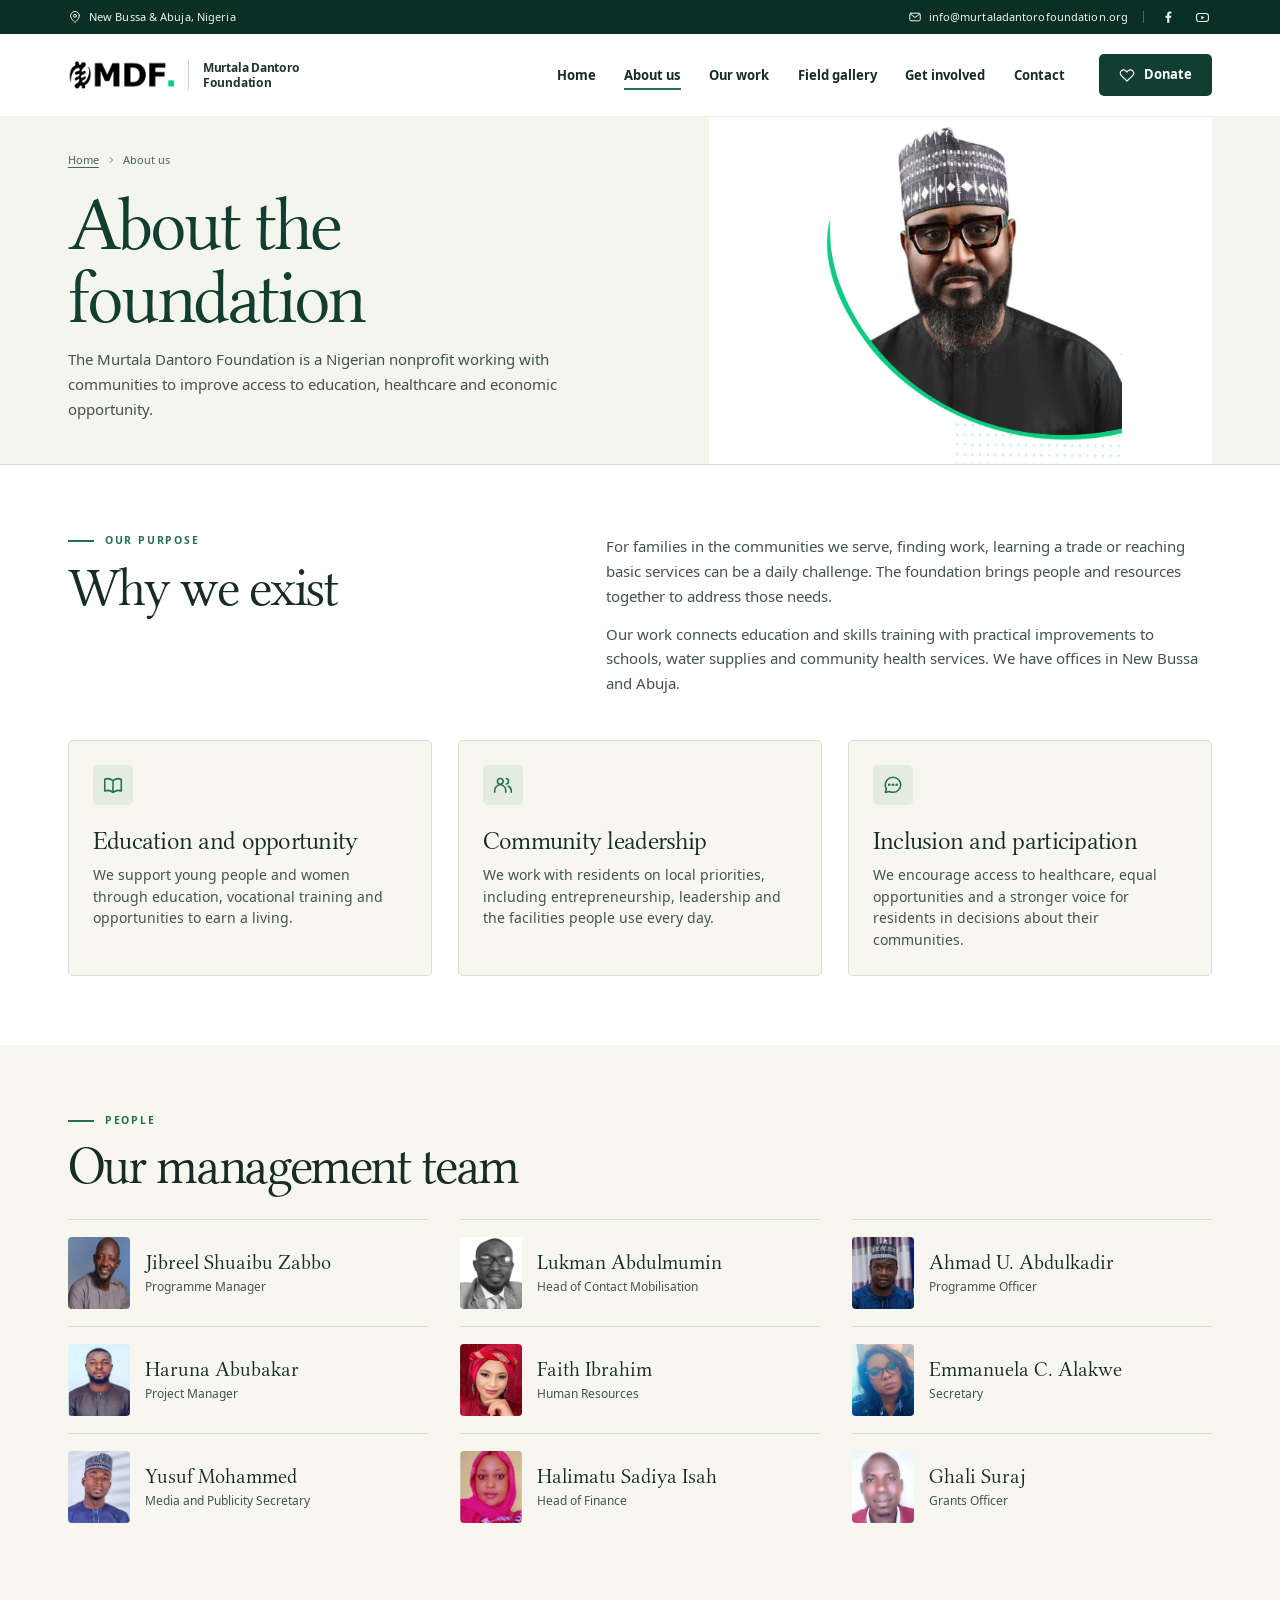
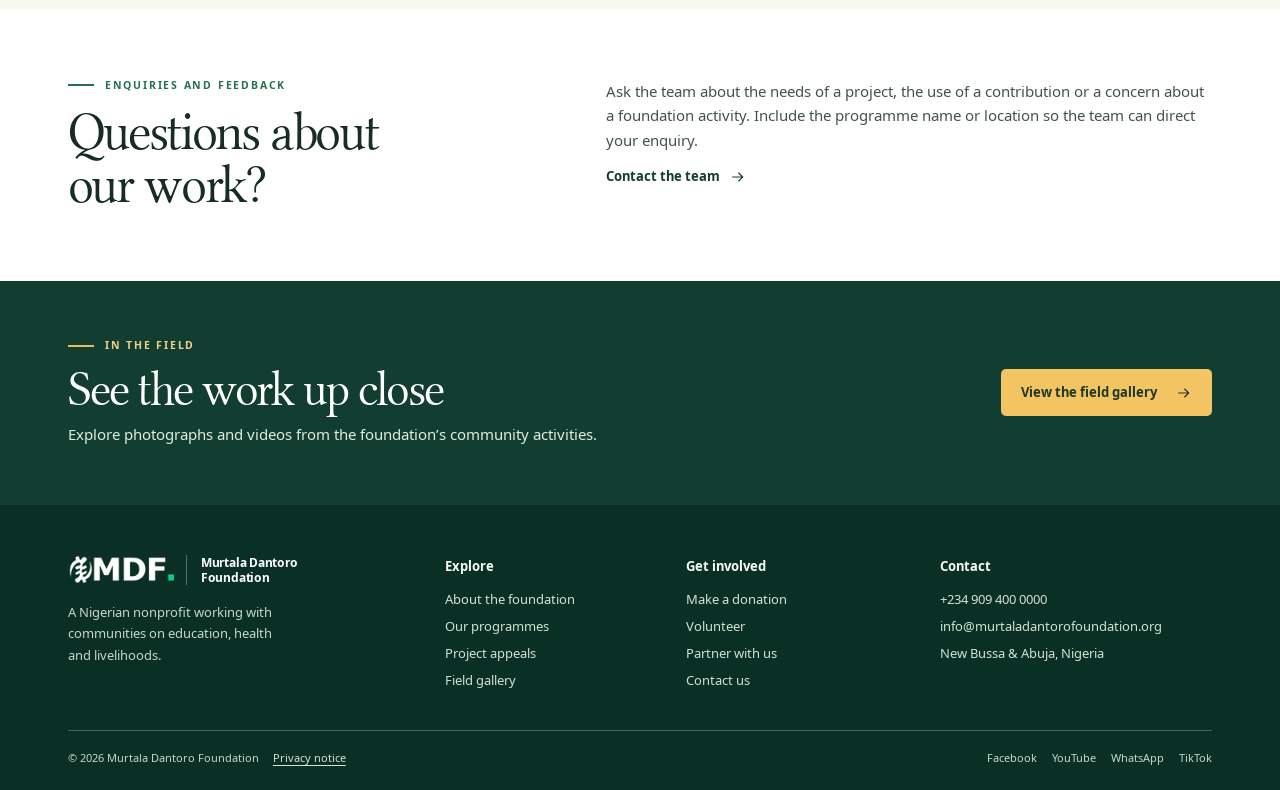
==== commit d1bca986: "Change contact email domain to correct one Updated contact email domain in the footer and utility se" ====
--- a/about.html
+++ b/about.html
@@ -8,7 +8,7 @@
 </head>
 <body><a href="#main" class="skip">Skip to content</a>
 <header class="site-header">
- <div class="utility"><div class="wrap utility-in"><a href="contact.html#offices" class="util-location"><svg class="icon" viewBox="0 0 24 24" fill="none" stroke="currentColor" stroke-width="1.7" stroke-linecap="round" stroke-linejoin="round" aria-hidden="true" focusable="false"><path d="M19.5 10c0 5.3-7.5 11.2-7.5 11.2S4.5 15.3 4.5 10a7.5 7.5 0 1 1 15 0Z"/><circle cx="12" cy="10" r="2.6"/></svg>New Bussa &amp; Abuja, Nigeria</a><div class="utility-right"><a href="mailto:info@murtaladantorofoundation.org.ng" class="utility-email"><svg class="icon" viewBox="0 0 24 24" fill="none" stroke="currentColor" stroke-width="1.7" stroke-linecap="round" stroke-linejoin="round" aria-hidden="true" focusable="false"><rect x="3" y="5.5" width="18" height="13" rx="2"/><path d="m4 7 8 5.7L20 7"/></svg>info@murtaladantorofoundation.org.ng</a><span class="utility-rule"></span><a class="social" href="https://www.facebook.com/profile.php?id=61575763089341" aria-label="Facebook"><svg class="icon" viewBox="0 0 24 24" fill="none" stroke="currentColor" stroke-width="1.7" stroke-linecap="round" stroke-linejoin="round" aria-hidden="true" focusable="false"><path fill="currentColor" stroke="none" d="M14.3 22v-8h2.8l.45-3.25h-3.25V8.67c0-.94.27-1.58 1.63-1.58h1.75V4.2a22 22 0 0 0-2.53-.13c-2.5 0-4.22 1.53-4.22 4.34v2.34H8.1V14h2.83v8z" transform="translate(-1 -1.5)"/></svg></a><a class="social" href="https://www.youtube.com/@yourvoicewithmurtaladantoro" aria-label="Youtube"><svg class="icon" viewBox="0 0 24 24" fill="none" stroke="currentColor" stroke-width="1.7" stroke-linecap="round" stroke-linejoin="round" aria-hidden="true" focusable="false"><rect x="2.5" y="5.5" width="19" height="13" rx="4"/><path d="m10 9 5 3-5 3Z" fill="currentColor" stroke="none"/></svg></a></div></div></div>
+ <div class="utility"><div class="wrap utility-in"><a href="contact.html#offices" class="util-location"><svg class="icon" viewBox="0 0 24 24" fill="none" stroke="currentColor" stroke-width="1.7" stroke-linecap="round" stroke-linejoin="round" aria-hidden="true" focusable="false"><path d="M19.5 10c0 5.3-7.5 11.2-7.5 11.2S4.5 15.3 4.5 10a7.5 7.5 0 1 1 15 0Z"/><circle cx="12" cy="10" r="2.6"/></svg>New Bussa &amp; Abuja, Nigeria</a><div class="utility-right"><a href="mailto:info@murtaladantorofoundation.org" class="utility-email"><svg class="icon" viewBox="0 0 24 24" fill="none" stroke="currentColor" stroke-width="1.7" stroke-linecap="round" stroke-linejoin="round" aria-hidden="true" focusable="false"><rect x="3" y="5.5" width="18" height="13" rx="2"/><path d="m4 7 8 5.7L20 7"/></svg>info@murtaladantorofoundation.org</a><span class="utility-rule"></span><a class="social" href="https://www.facebook.com/profile.php?id=61575763089341" aria-label="Facebook"><svg class="icon" viewBox="0 0 24 24" fill="none" stroke="currentColor" stroke-width="1.7" stroke-linecap="round" stroke-linejoin="round" aria-hidden="true" focusable="false"><path fill="currentColor" stroke="none" d="M14.3 22v-8h2.8l.45-3.25h-3.25V8.67c0-.94.27-1.58 1.63-1.58h1.75V4.2a22 22 0 0 0-2.53-.13c-2.5 0-4.22 1.53-4.22 4.34v2.34H8.1V14h2.83v8z" transform="translate(-1 -1.5)"/></svg></a><a class="social" href="https://www.youtube.com/@yourvoicewithmurtaladantoro" aria-label="Youtube"><svg class="icon" viewBox="0 0 24 24" fill="none" stroke="currentColor" stroke-width="1.7" stroke-linecap="round" stroke-linejoin="round" aria-hidden="true" focusable="false"><rect x="2.5" y="5.5" width="19" height="13" rx="4"/><path d="m10 9 5 3-5 3Z" fill="currentColor" stroke="none"/></svg></a></div></div></div>
  <div class="nav-bar"><div class="wrap nav-in"><a href="index.html" class="brand" aria-label="Murtala Dantoro Foundation home"><img src="assets/images/mdf-logo.png" width="132" height="34" alt=""><span class="brand-name">Murtala Dantoro<br>Foundation</span></a><nav id="site-nav" class="nav-links" aria-label="Main navigation"><a href="index.html">Home</a><a href="about.html" aria-current="page">About us</a><a href="programmes.html">Our work</a><a href="gallery.html">Field gallery</a><a href="get-involved.html">Get involved</a><a href="contact.html">Contact</a></nav><div class="nav-actions"><a href="donate.html" class="nav-donate"><svg class="icon" viewBox="0 0 24 24" fill="none" stroke="currentColor" stroke-width="1.7" stroke-linecap="round" stroke-linejoin="round" aria-hidden="true" focusable="false"><path d="M20.5 5.8c-2.2-2.2-5.5-1.7-7.3.4L12 7.6l-1.2-1.4C9 4.1 5.6 3.6 3.5 5.8c-2 2.2-1.8 5.3.3 7.5L12 21l8.2-7.7c2.2-2.2 2.3-5.4.3-7.5Z"/></svg>Donate</a><button type="button" class="menu-toggle" aria-label="Open menu" aria-expanded="false" aria-controls="site-nav"><svg class="icon" viewBox="0 0 24 24" fill="none" stroke="currentColor" stroke-width="1.7" stroke-linecap="round" stroke-linejoin="round" aria-hidden="true" focusable="false"><path d="M3.5 6.5h17M3.5 12h17m-17 5.5h17"/></svg><svg class="icon" viewBox="0 0 24 24" fill="none" stroke="currentColor" stroke-width="1.7" stroke-linecap="round" stroke-linejoin="round" aria-hidden="true" focusable="false"><path d="m5 5 14 14M19 5 5 19"/></svg></button></div></div></div>
 </header><main id="main" tabindex="-1"><section class="inner-head portrait-head has-photo"><div class="wrap inner-grid"><div class="inner-copy"><nav class="crumb" aria-label="Breadcrumb"><a href="index.html">Home</a><svg class="icon" viewBox="0 0 24 24" fill="none" stroke="currentColor" stroke-width="1.7" stroke-linecap="round" stroke-linejoin="round" aria-hidden="true" focusable="false"><path d="m9.5 5.5 6.5 6.5-6.5 6.5"/></svg><span aria-current="page">About us</span></nav><h1>About the foundation</h1><p>The Murtala Dantoro Foundation is a Nigerian nonprofit working with communities to improve access to education, healthcare and economic opportunity.</p></div><div class="inner-picture"><img src="assets/images/foundation-portrait.webp" alt="Portrait from the Murtala Dantoro Foundation’s original website." class="" decoding="async"></div></div></section>
 <section class="section wrap"><div class="intro-split"><div><div class="eyebrow"><i aria-hidden="true"></i>Our purpose</div><h2>Why we exist</h2></div><div class="prose"><p>For families in the communities we serve, finding work, learning a trade or reaching basic services can be a daily challenge. The foundation brings people and resources together to address those needs.</p><p>Our work connects education and skills training with practical improvements to schools, water supplies and community health services. We have offices in New Bussa and Abuja.</p></div></div>
@@ -18,5 +18,5 @@
 <section class="cta"><div class="wrap cta-in"><div><div class="eyebrow"><i aria-hidden="true"></i>In the field</div><h2>See the work up close</h2><p>Explore photographs and videos from the foundation’s community activities.</p></div><a class="btn btn-gold" href="gallery.html">View the field gallery <svg class="icon" viewBox="0 0 24 24" fill="none" stroke="currentColor" stroke-width="1.7" stroke-linecap="round" stroke-linejoin="round" aria-hidden="true" focusable="false"><path d="M4 12h15m-6-6 6 6-6 6"/></svg></a></div></section></main><footer class="footer"><div class="wrap footer-main"><div class="footer-brand"><a href="index.html" class="brand" aria-label="Murtala Dantoro Foundation home"><img src="assets/images/mdf-logo-white.png" width="132" height="34" alt=""><span class="brand-name">Murtala Dantoro<br>Foundation</span></a><p>A Nigerian nonprofit working with communities on education, health and livelihoods.</p></div>
  <div><h2>Explore</h2><a href="about.html">About the foundation</a><a href="programmes.html">Our programmes</a><a href="appeals.html">Project appeals</a><a href="gallery.html">Field gallery</a></div>
  <div><h2>Get involved</h2><a href="donate.html">Make a donation</a><a href="get-involved.html#volunteer">Volunteer</a><a href="get-involved.html#partner">Partner with us</a><a href="contact.html">Contact us</a></div>
- <div class="foot-contact"><h2>Contact</h2><a href="tel:+2349094000000">+234 909 400 0000</a><a href="mailto:info@murtaladantorofoundation.org.ng">info@murtaladantorofoundation.org.ng</a><a href="contact.html#offices">New Bussa &amp; Abuja, Nigeria</a></div></div>
- <div class="wrap foot-bottom"><div class="foot-legal"><small>© 2026 Murtala Dantoro Foundation</small><a href="privacy.html">Privacy notice</a></div><div class="foot-social"><a href="https://www.facebook.com/profile.php?id=61575763089341">Facebook</a><a href="https://www.youtube.com/@yourvoicewithmurtaladantoro">YouTube</a><a href="https://whatsapp.com/channel/0029VbAj2Jq0gcfNmsPHwx0a">WhatsApp</a><a href="https://www.tiktok.com/@yourvoicewithmurt">TikTok</a></div></div></footer></body></html>+ <div class="foot-contact"><h2>Contact</h2><a href="tel:+2349094000000">+234 909 400 0000</a><a href="mailto:info@murtaladantorofoundation.org">info@murtaladantorofoundation.org</a><a href="contact.html#offices">New Bussa &amp; Abuja, Nigeria</a></div></div>
+ <div class="wrap foot-bottom"><div class="foot-legal"><small>© 2026 Murtala Dantoro Foundation</small><a href="privacy.html">Privacy notice</a></div><div class="foot-social"><a href="https://www.facebook.com/profile.php?id=61575763089341">Facebook</a><a href="https://www.youtube.com/@yourvoicewithmurtaladantoro">YouTube</a><a href="https://whatsapp.com/channel/0029VbAj2Jq0gcfNmsPHwx0a">WhatsApp</a><a href="https://www.tiktok.com/@yourvoicewithmurt">TikTok</a></div></div></footer></body></html>
